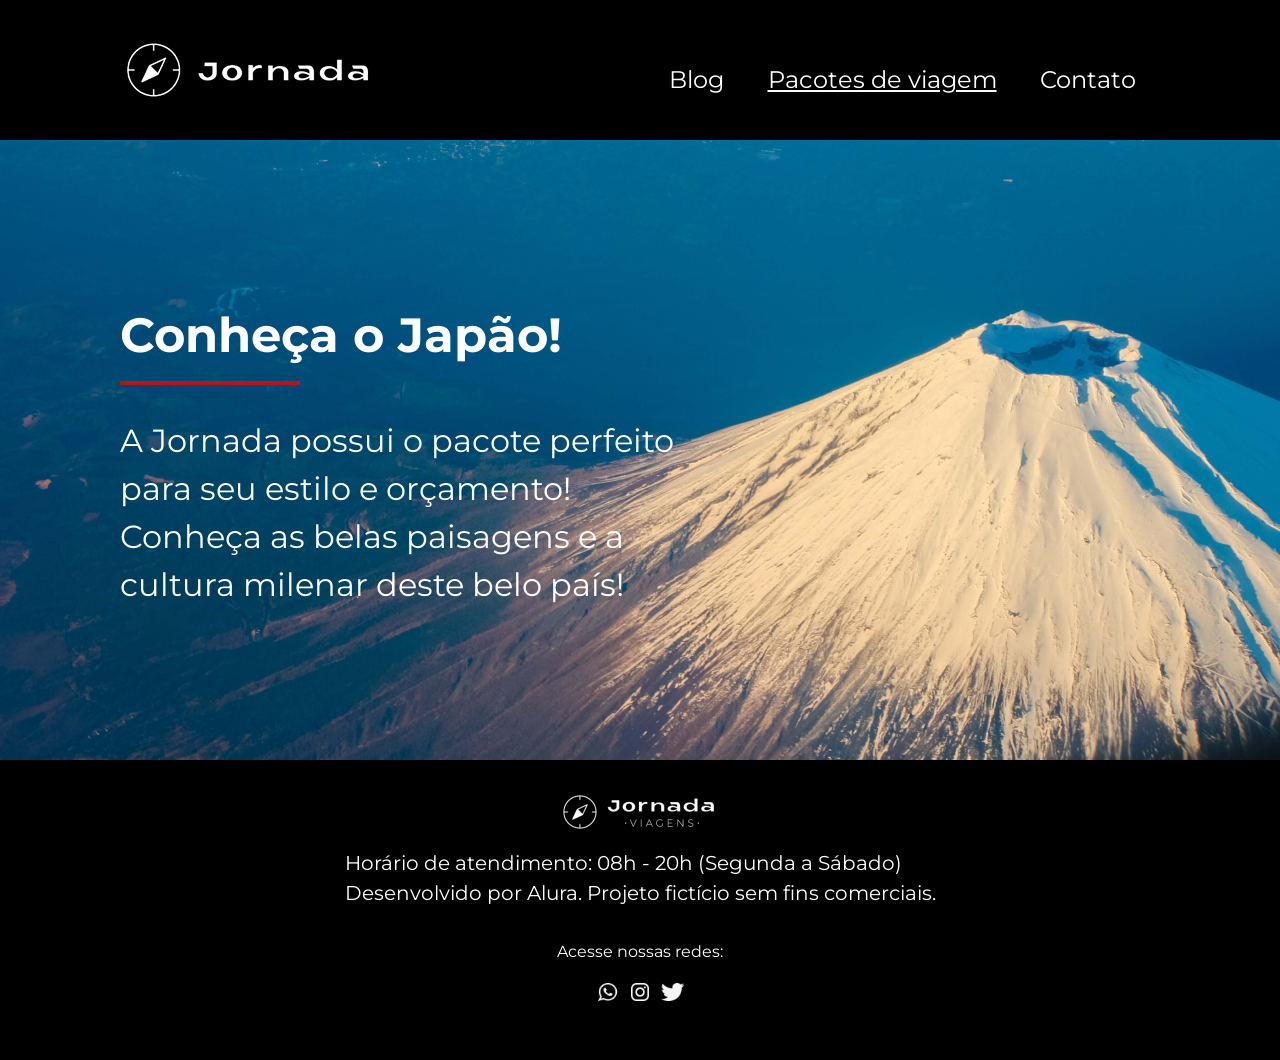
==== pacotes.html @ 4a67d119 "Cria a estrutura principal e configura o hero principal do topo da página" ====
<!DOCTYPE html>
<html lang="pt-br">
<head>
    <meta charset="UTF-8">
    <meta name="viewport" content="width=device-width, initial-scale=1.0">
    <link rel="stylesheet" href="/css/style.css">
    <title>Jornada Viagens - Pacotes de Viagens</title>
    <link rel="icon" href="favico.svg" type="xml/svg" />
</head>
<body>
    <header class="main-header">
        <a class="logo" href="index.html" title="Volta ao início">
            <img
            src="/img/bussola branca.png"
            alt="Bussola do logo Jornada Viagens na cor branca."
            class="img-mobile">
            <img
            src="/img/bussola-texto-jornada-branco.png"
            alt="Bussola do logo Jornada Viagens na cor branca"
            class="img-desktop">
        </a>
        <div class="navigation-menu">
            <label for="menu">
                <img src="/img/burguer.png" alt="Menu"/>
            </label>
            <input type="checkbox" id="menu" hidden>
        <nav class="navm">
            <ul class="list-links">
                <li class=""><a href="blog.html" target="_blank" title="Segue para o blog">Blog</a></li>
                <li class=""><a href="#" target="_blank" title="Segue para os pacotes de viagem"><u>Pacotes de viagem</u></a></li>
                <li class=""><a href="contato.html" target="_blank" title="Segue para o blog" title="Segue para as informações de contato">Contato</a></li>
            </ul>  
        </nav>
        </div>
    </header>
    <main class="pcts">
        <section class="hero">
        <div class="hero-img">
            <div class="text-content-hero-pcts">
                <h1>Conheça o Japão!</h1>
                <hr>
                <p>A Jornada possui o pacote perfeito para seu estilo e orçamento! Conheça as belas paisagens e a  cultura milenar deste belo país!</p>
            </div>
        </div>
        </section>
    </main>
    <footer class="main-footer">
      <div class="footer-content">
        <img class="footer-img" src="img/logo footer.png" alt="Logo Jornada Viagens">
        <div class="footer-content-p">
          <p>Horário de atendimento: 08h - 20h (Segunda a Sábado)</p>
          <p>Desenvolvido por Alura. Projeto fictício sem fins comerciais.</p>
        </div>
      </div>
      <div class="footer-redes">
          <p>Acesse nossas redes:</p>
          <div class="footer-redes-img-conteiner">
            <a href="#" target="_blank" title="Acesse o WhatsApp da Jornada Viagens">
              <img class="footer-redes-img" src="img/whatsapp.png" alt="Ícone do WhatsApp na Cor branca">
            </a>
            <a href="#" target="_blank" title="Acesse o Instagram da Jornada Viagens">
              <img class="footer-redes-img" src="img/insta.png" alt="Ícone do Instagram na Cor branca">
            </a>
            <a href="#" target="_blank" title="Acesse o Twitter da Jornada Viagens">
              <img class="footer-redes-img twiter" src="img/twitter.png" alt="Ícone do Twitter na Cor branca">
            </a>
          </div>
        </div>
    </footer>
</body>
</html>
---- css/style.css ----
@import url(global.css);
@import url(header.css);
@import url(hero.css);
@import url(offers.css);
@import url(categories.css);
@import url(destinations.css);
@import url(payments.css);
@import url(testimonials.css);
@import url(pre-footer.css);
@import url(footer.css);
@import url(hero-pcts.css);
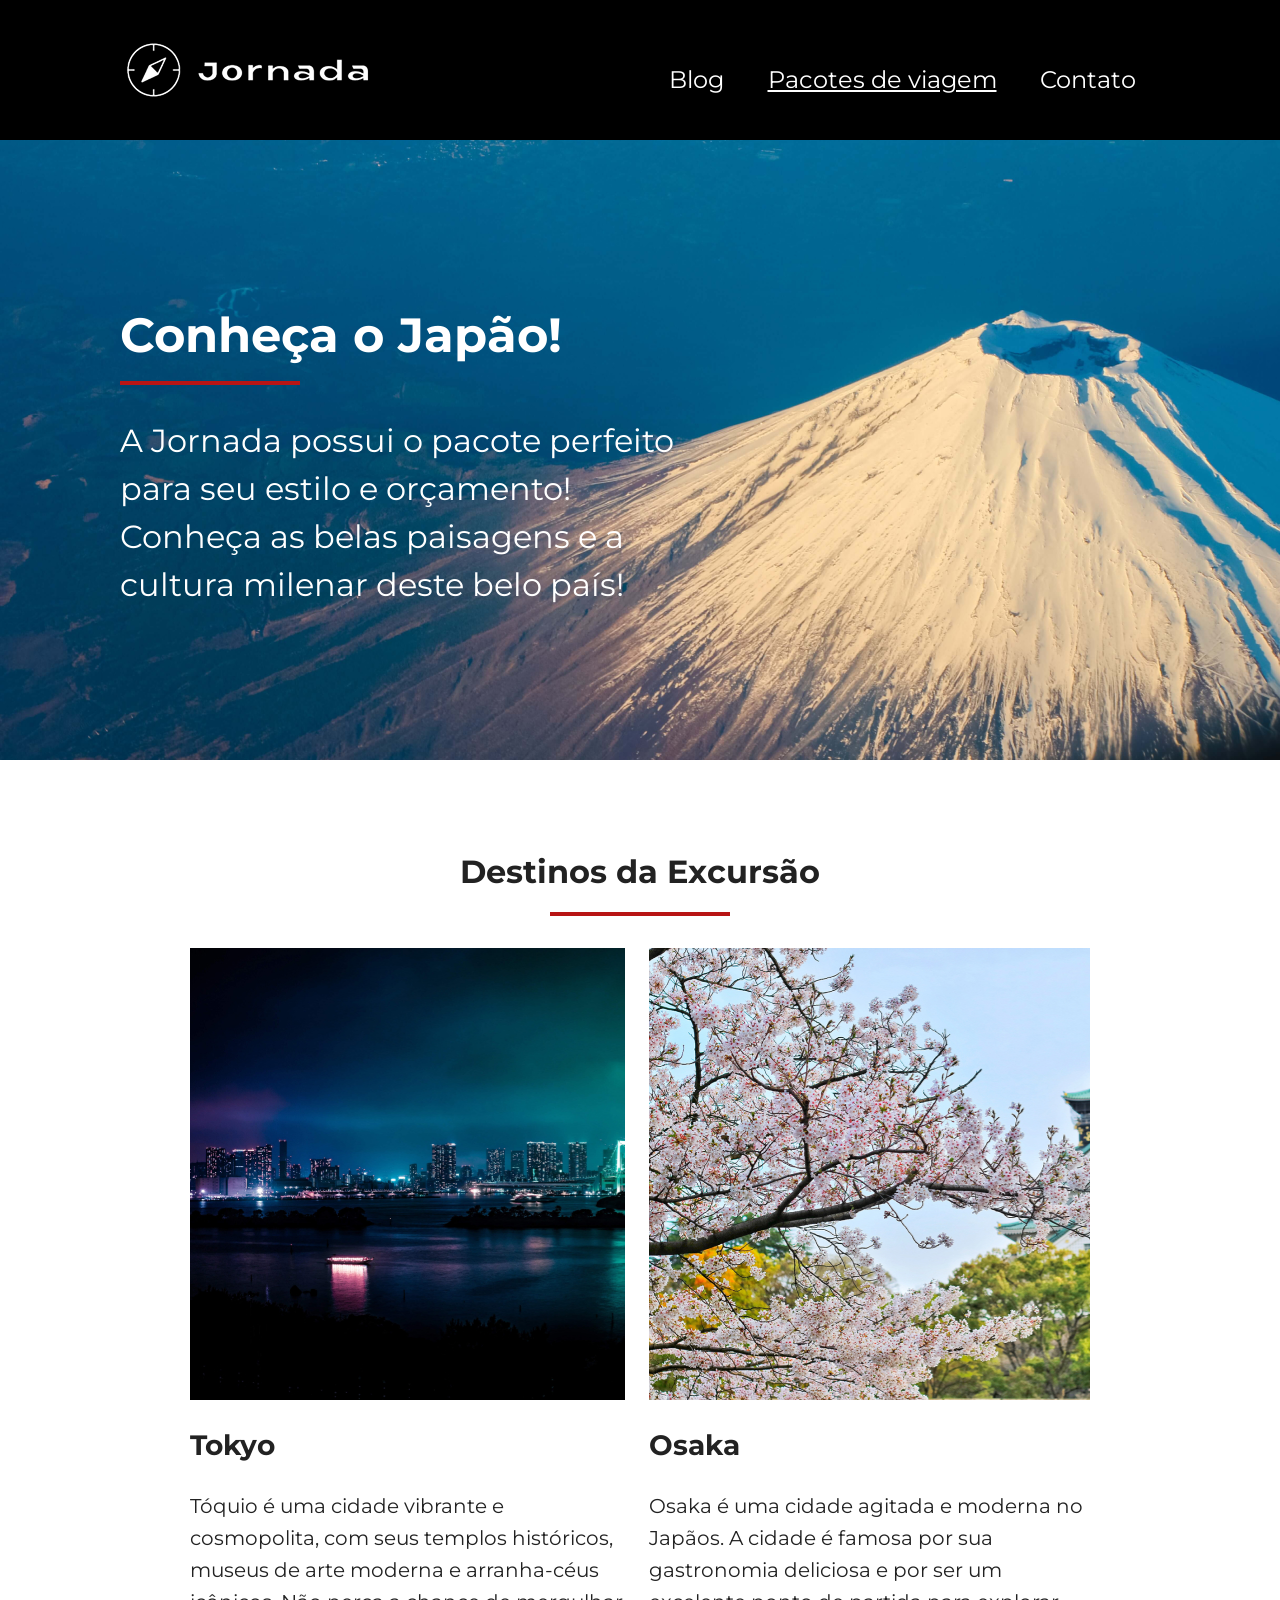
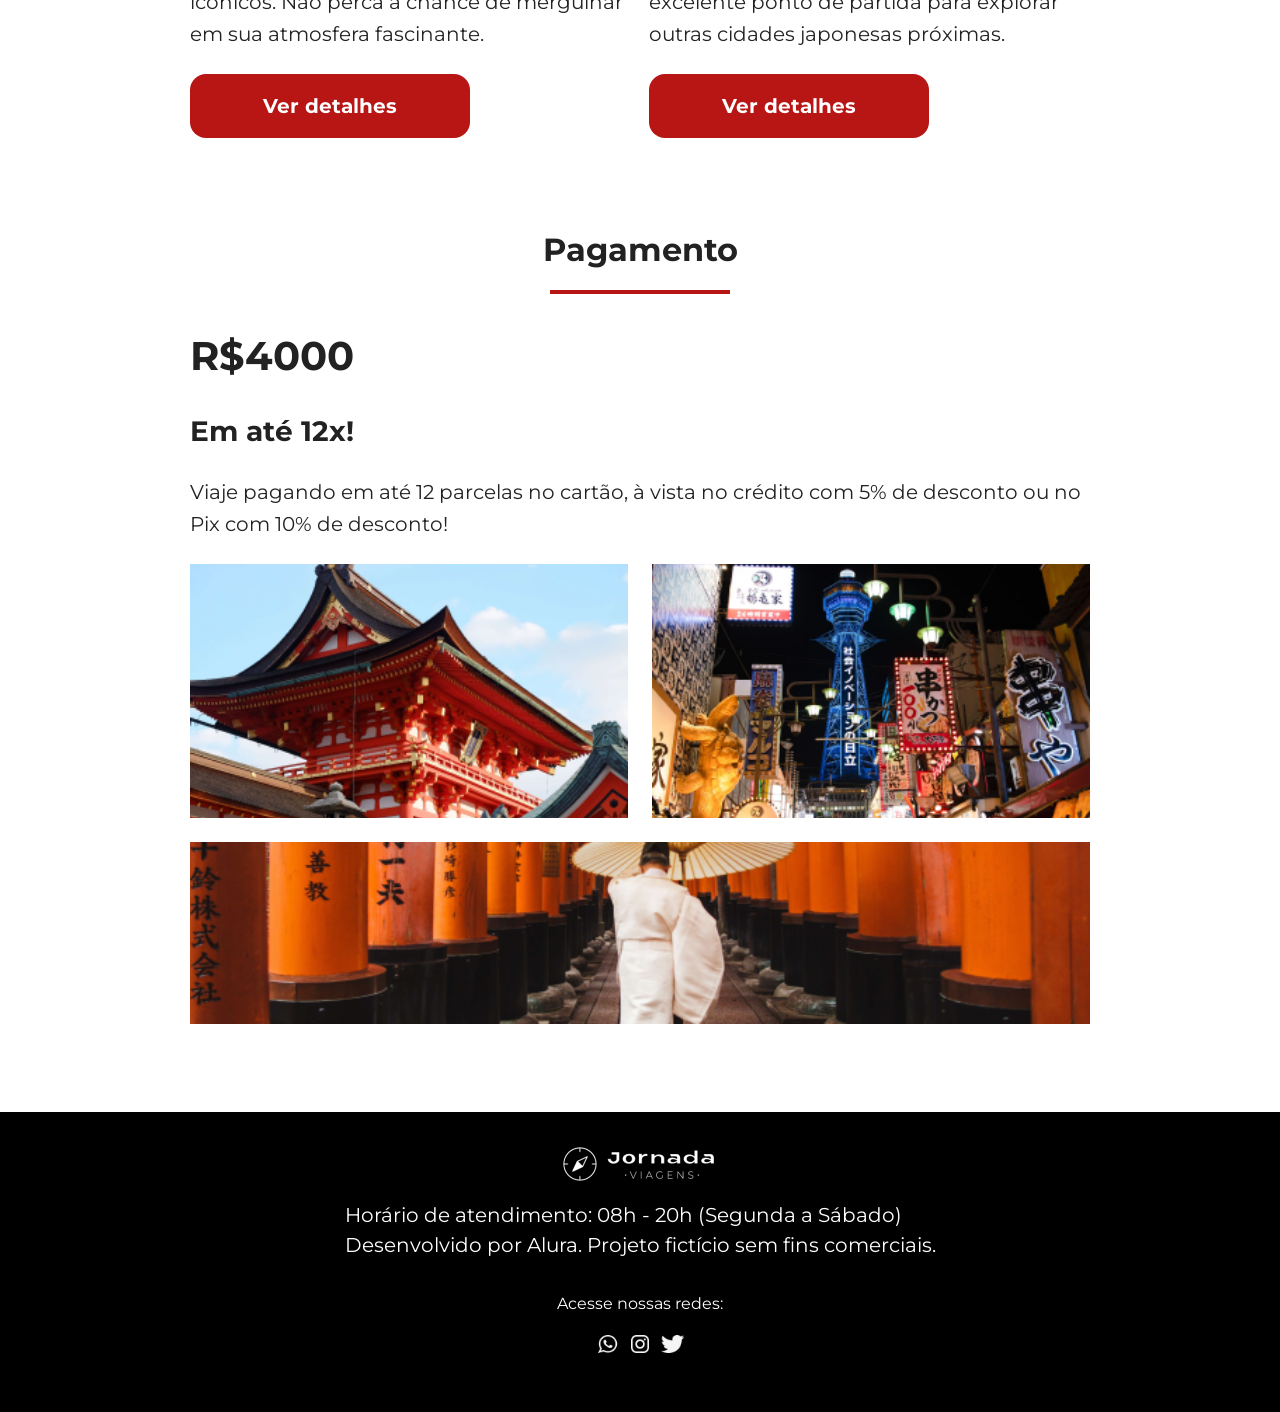
==== commit 05321043: "configura as seções de destinos e a de pagamentos" ====
--- a/pacotes.html
+++ b/pacotes.html
@@ -43,6 +43,89 @@
             </div>
         </div>
         </section>
+
+        <section class="destinations">
+      <div class="section-title">
+        <h2>Destinos da Excursão</h2>
+        <hr />
+      </div>
+      <div class="destination-items">
+        <article class="item tokyo">
+          <header>
+            <div class="img-item"></div>
+            <h3 class="content-title">Tokyo</h3>
+          </header>
+          <p class="content-text">
+            Tóquio é uma cidade vibrante e cosmopolita, com seus templos
+            históricos, museus de arte moderna e arranha-céus icônicos. Não
+            perca a chance de mergulhar em sua atmosfera fascinante.
+          </p>
+          <footer>
+            <a
+              href="#"
+              class="button"
+              target="_blank"
+              title="Veja mais detalhes do destino Tokyo"
+              >Ver detalhes</a
+            >
+          </footer>
+        </article>
+        <article class="item osaka">
+          <header>
+            <div class="img-item"></div>
+            <h3 class="content-title">Osaka</h3>
+          </header>
+          <p class="content-text">
+            Osaka é uma cidade agitada e moderna no Japãos. A cidade é famosa
+            por sua gastronomia deliciosa e por ser um excelente ponto de
+            partida para explorar outras cidades japonesas próximas.
+          </p>
+          <footer>
+            <a
+              href="#"
+              class="button"
+              target="_blank"
+              title="Veja mais detalhes do destino Osaka"
+              >Ver detalhes</a
+            >
+          </footer>
+        </article>
+      </div>
+    </section>
+
+    <section class="destinations payment">
+
+        <div class="section-title">
+            <h2>Pagamento</h2>
+            <hr/>
+        </div>
+        <div class="payment-container">
+            <article class="item">
+                <h2 class="preco">R$4000</h2>
+                <header>
+                    <h3 class="content-title">Em até 12x!</h3>
+                </header>        
+                <p class="content-text">
+                    Viaje pagando em até 12 parcelas no cartão, à vista no crédito com 5% de desconto ou no Pix com 10% de desconto! 
+                </p>
+                <footer>
+                    <a
+                    href="#"
+                    class="button"
+                    target="_blank"
+                    title="Veja mais detalhes do pagamento">
+                        Ver detalhes
+                    </a>
+                </footer>
+            </article>
+
+            <div class="pcts-image-gallery">
+                <div class="image first"></div>
+                <div class="image second"></div>
+                <div class="image third colspan-2"></div>
+            </div>
+        </div>
+    </section>
     </main>
     <footer class="main-footer">
       <div class="footer-content">
--- a/css/style.css
+++ b/css/style.css
@@ -9,3 +9,4 @@
 @import url(pre-footer.css);
 @import url(footer.css);
 @import url(hero-pcts.css);
+@import url(pcts-image-gallery.css);
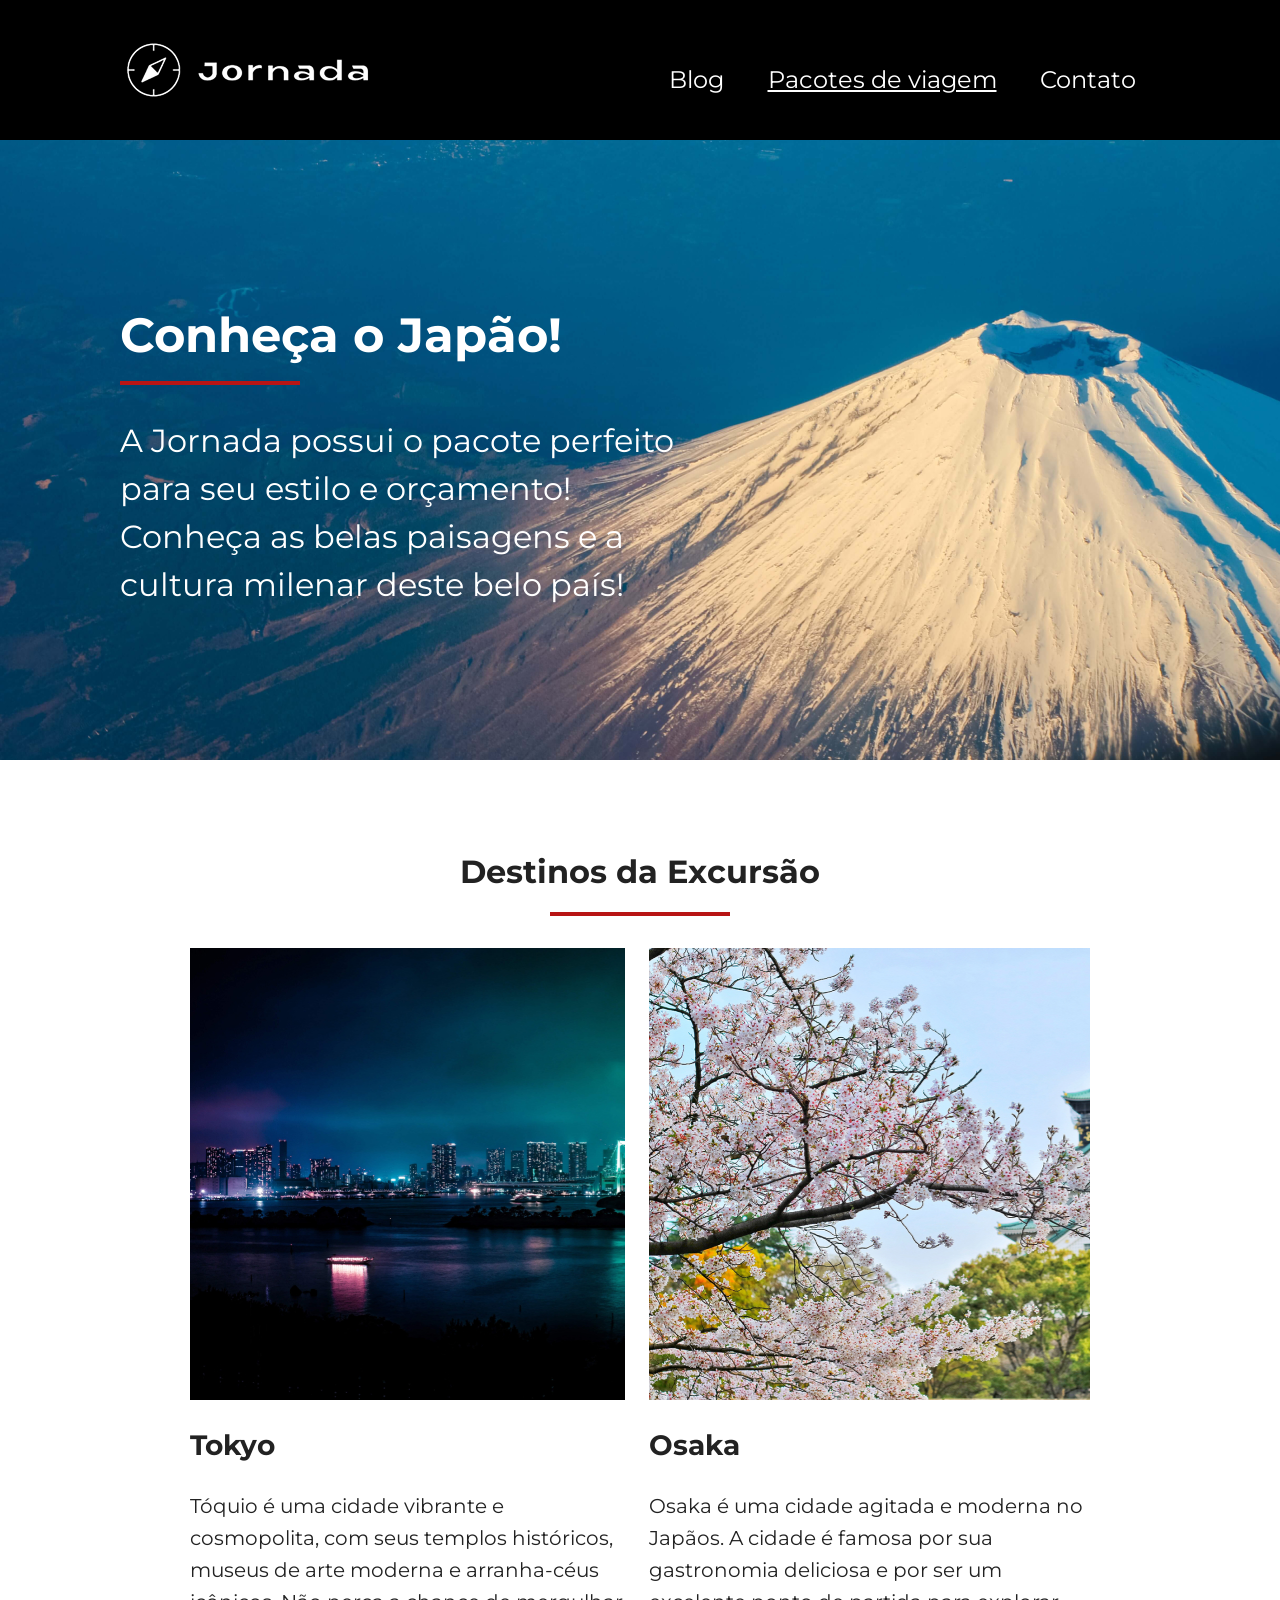
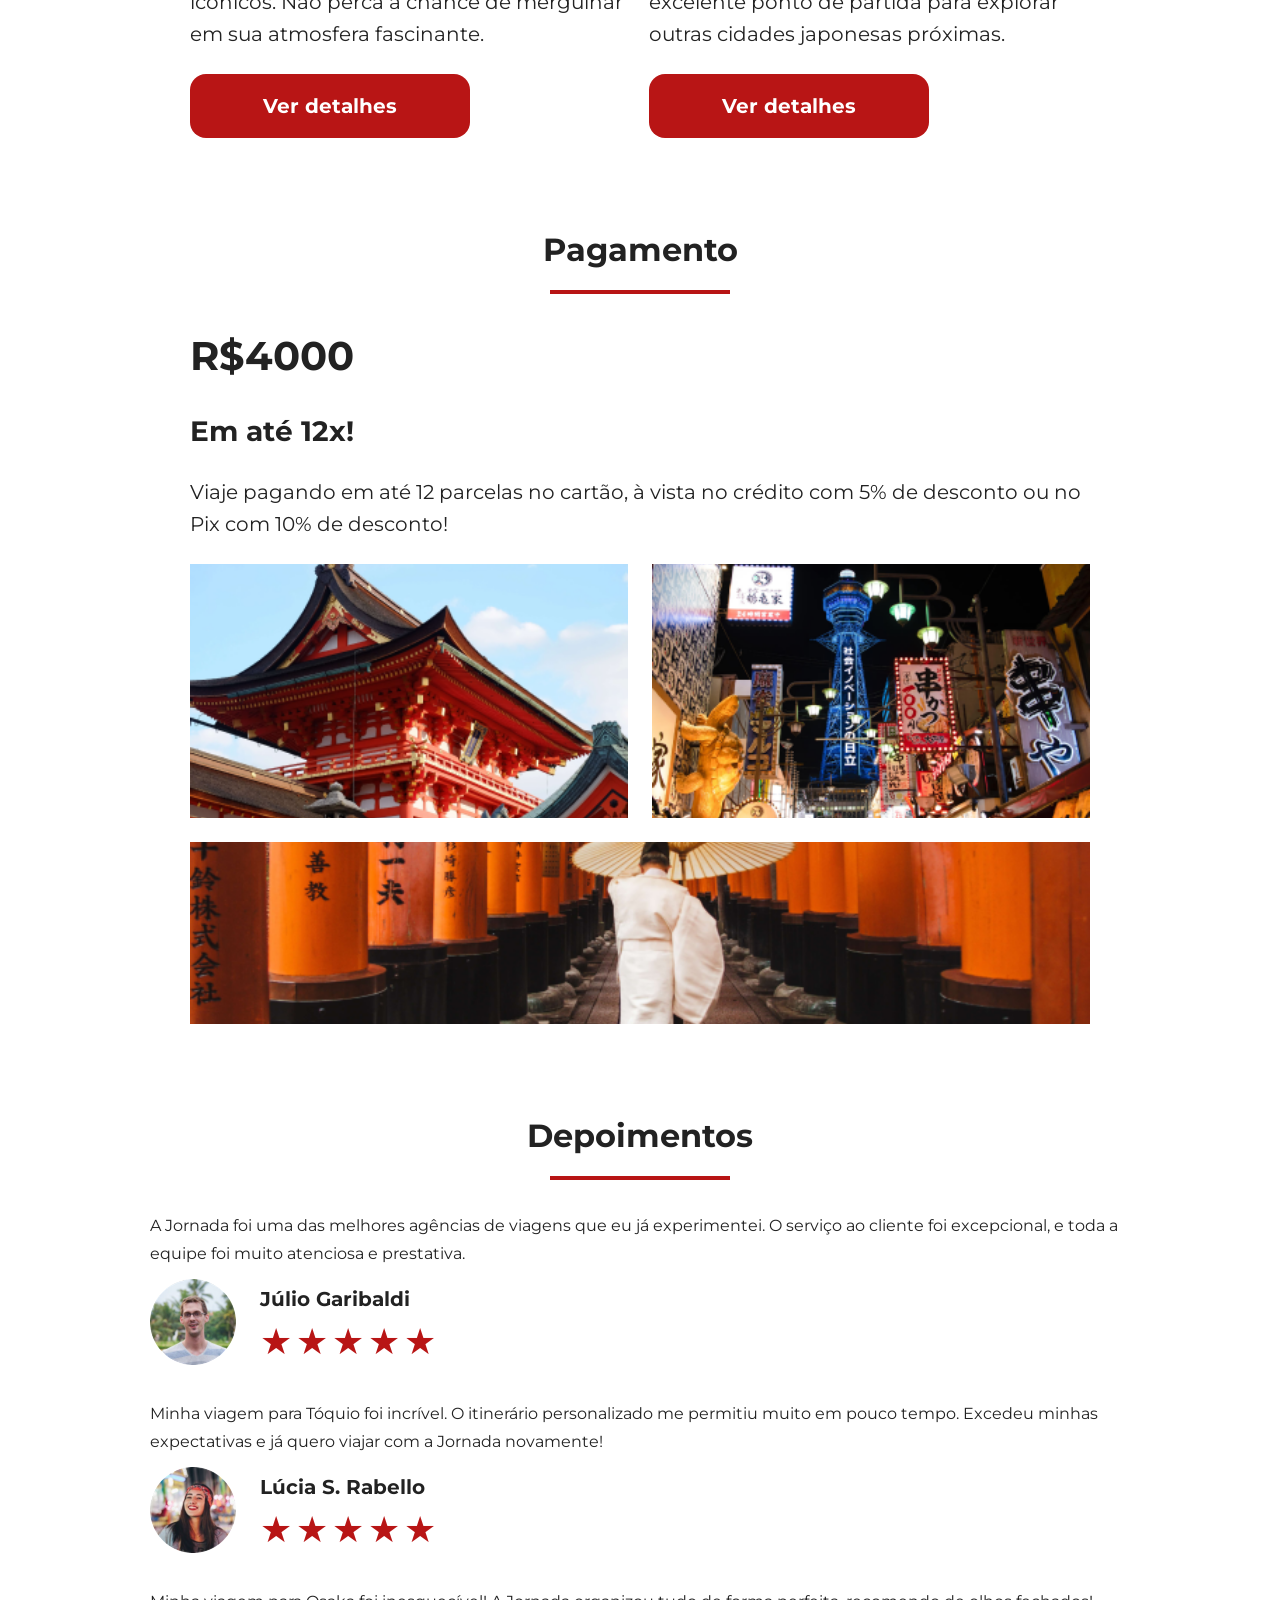
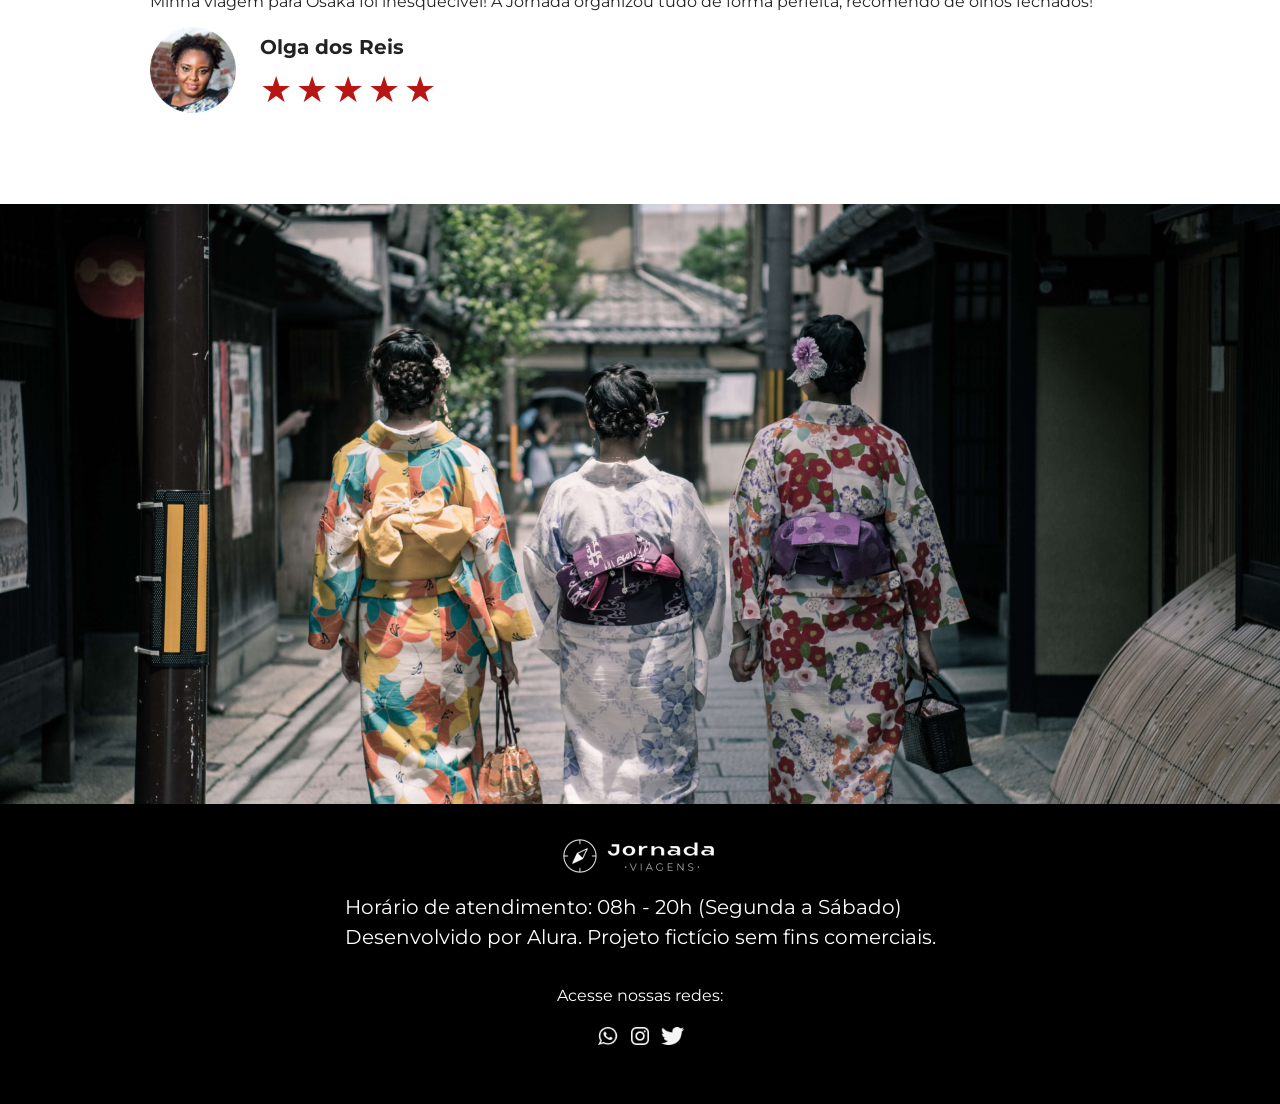
==== commit fc4a813b: "Finaliza a configuração da página de pacotes de viagens" ====
--- a/pacotes.html
+++ b/pacotes.html
@@ -126,6 +126,75 @@
             </div>
         </div>
     </section>
+
+    <section class="testimonial">
+      <div class="section-title">
+        <h2>Depoimentos</h2>
+        <hr/>
+      </div>
+
+      <div class="testimonial-conteiner">
+        <article>
+          <header>
+            <p>A Jornada foi uma das melhores agências de viagens que eu já experimentei. O serviço ao cliente foi excepcional, e toda a equipe foi muito atenciosa e prestativa.</p>
+          </header>
+          <footer>
+            <img src="/img/avatar-julio.png" alt="Imagem de perfil do cliente Júlio Garibaldi">
+            <div class="profile-content">
+              <h3>Júlio Garibaldi</h3>
+              <div class="rating">
+                <span class="star">★</span>
+                <span class="star">★</span>
+                <span class="star">★</span>
+                <span class="star">★</span>
+                <span class="star">★</span>
+              </div>
+            </div>
+          </footer>
+        </article>
+        <article>
+          <header>
+            <p>Minha viagem para Tóquio foi incrível. O itinerário personalizado me permitiu muito em pouco tempo. Excedeu minhas expectativas e já quero viajar com a Jornada novamente!</p>
+          </header>
+          <footer>
+            <img src="/img/avatar-lucia.png" alt="Imagem de perfil da cliente Lúcia S. Rabello">
+            <div class="profile-content">
+              <h3>Lúcia S. Rabello</h3>
+              <div class="rating">
+                <span class="star">★</span>
+                <span class="star">★</span>
+                <span class="star">★</span>
+                <span class="star">★</span>
+                <span class="star">★</span>
+              </div>
+            </div>
+          </footer>
+        </article>
+        <article>
+          <header>
+            <p>Minha viagem para Osaka foi inesquecível! A Jornada organizou tudo de forma perfeita, recomendo de olhos fechados!</p>
+          </header>
+          <footer>
+            <img src="/img/avatar-olga.png" alt="Imagem de perfil da cliente Olga dos Reis">
+            <div class="profile-content Lauro">
+              <h3>Olga dos Reis</h3>
+              <div class="rating">
+                <span class="star">★</span>
+                <span class="star">★</span>
+                <span class="star">★</span>
+                <span class="star">★</span>
+                <span class="star">★</span>
+              </div>
+            </div>
+          </footer>
+        </article>
+      </div>
+    </section>
+
+    <section class="pre-footer">
+        <div class="pre-footer-img"></div>
+    </section>
+    
     </main>
     <footer class="main-footer">
       <div class="footer-content">
--- a/css/style.css
+++ b/css/style.css
@@ -10,3 +10,4 @@
 @import url(footer.css);
 @import url(hero-pcts.css);
 @import url(pcts-image-gallery.css);
+@import url(pcts-pre-footer.css);
